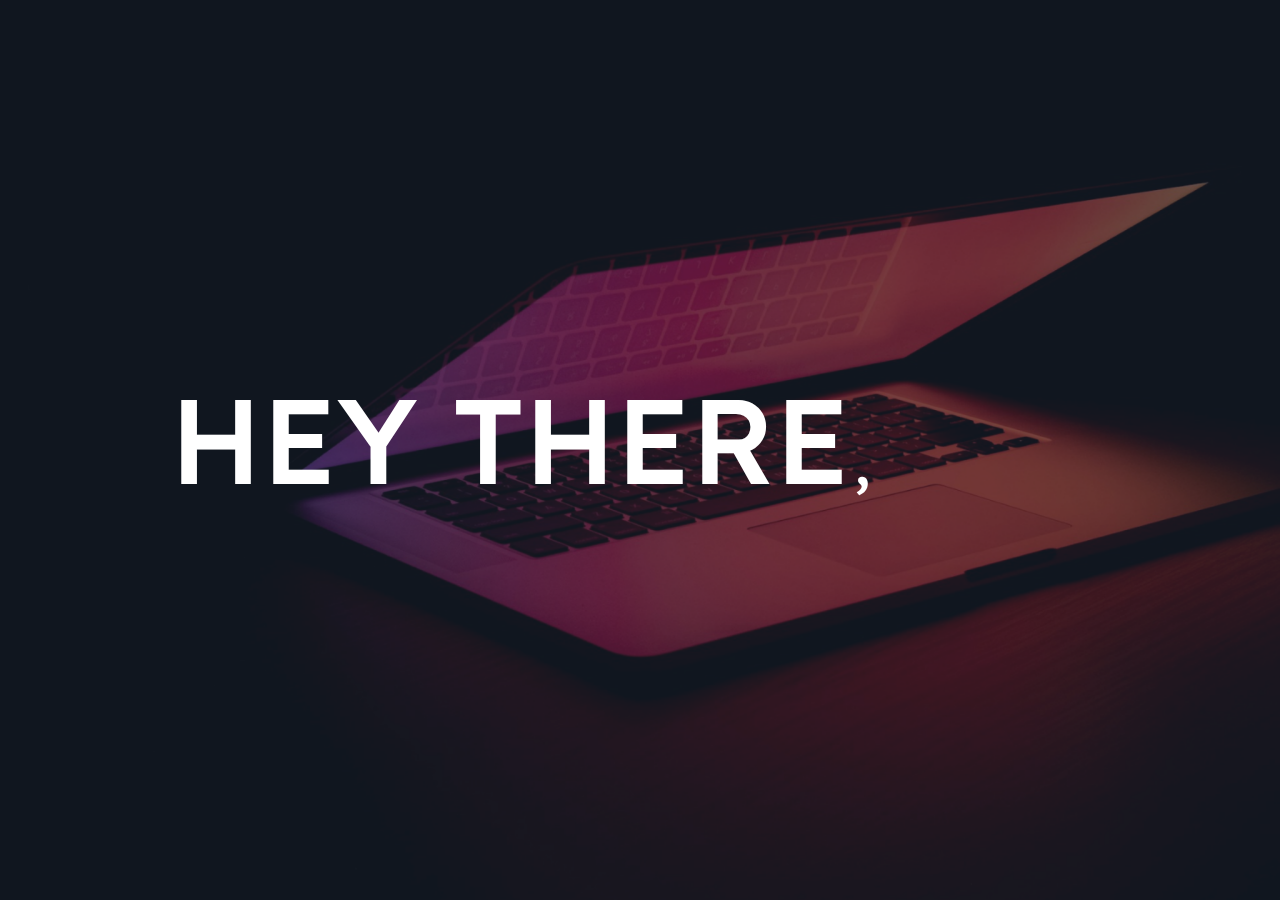
==== index.html @ 995bac67 "Init/First commit." ====
<!DOCTYPE html>
<html lang="pt-br">

<head>
    <meta charset="UTF-8">
    <meta name="viewport" content="width=device-width, initial-scale=1.0">
    <title>Portfólio Gustavo</title>
    <link rel="stylesheet" href="style.css">
</head>

<body>
    <div id="wallpapercolor">
        <div id="homebackground">
            <div class="aboutme1">
                <span>
                    <span class="greetins-span">HEY there</span>
                    <span class="greetins-span2">,</span>
                </span>
            </div>
        </div>
    </div>
</body>

</html>
---- style.css ----
@import url('https://fonts.googleapis.com/css2?family=Lexend:wght@100..900&display=swap');

* {
    margin: 0;
    padding: 0;
    box-sizing: border-box;
}

#wallpapercolor {
    width: 100vw;
    height: 100vh;
    background-color: #1E1E1E;
}

#homebackground {
    width: 100vw;
    height: 100vh;
    background: url(./assets/homebackground.png) no-repeat;
    background-size: cover;
}

.aboutme1 {
    display: flex;
    top: 363.5px;
    left: 170px;
    color: #ffffff;
    text-align: left;
    text-transform: uppercase;
    position: fixed;
}

.greetins-span {
    color: #ffffff;
    font-family: "Lexend", sans-serif;
    font-style: normal;
    font-size: 120px;
    font-weight: 500;
    text-transform: uppercase;
}
.greetins-span2 {
    color: #ffffff;
    font-family: "Lexend", sans-serif;
    font-style: normal;
    font-size: 60px;
    font-weight: 500;
    text-transform: uppercase;
}
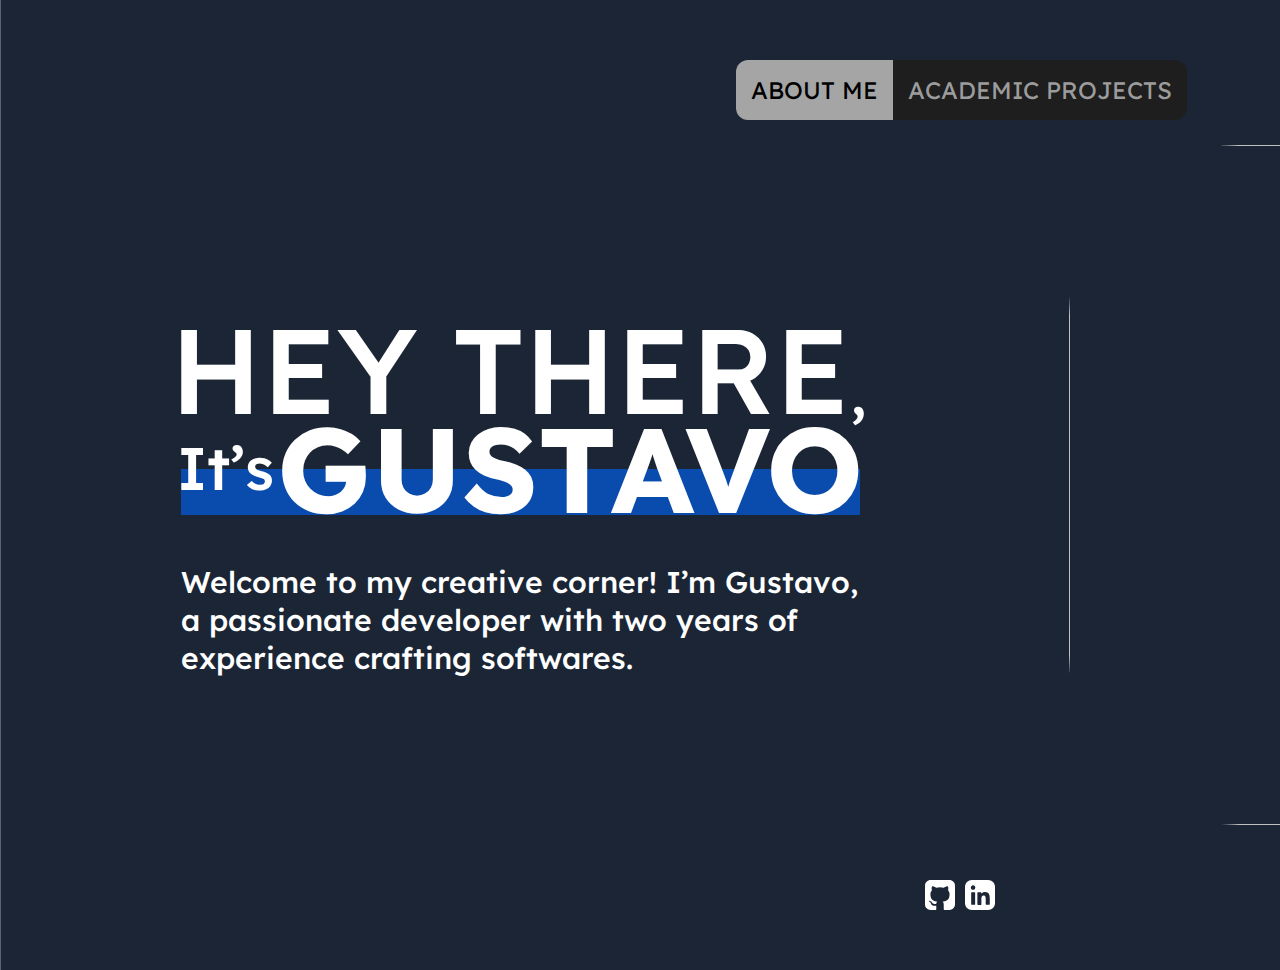
==== commit df32e015: "feat: Add Academic Projects Page" ====
--- a/index.html
+++ b/index.html
@@ -4,18 +4,51 @@
 <head>
     <meta charset="UTF-8">
     <meta name="viewport" content="width=device-width, initial-scale=1.0">
-    <title>Portfólio Gustavo</title>
-    <link rel="stylesheet" href="style.css">
+    <title>Portfólio Gustavo - About Me</title>
+    <link rel="stylesheet" href="./css/index.css">
+    <script src="./js/script.js"></script>
+
 </head>
 
 <body>
-    <div id="wallpapercolor">
-        <div id="homebackground">
-            <div class="aboutme1">
-                <span>
-                    <span class="greetins-span">HEY there</span>
-                    <span class="greetins-span2">,</span>
-                </span>
+    <div class="about-me">
+        <div class="container-wallpaper">
+            <img class="img-bg" src="./assets/img-bg0.png" />
+        </div>
+        <div class="container-underlined">
+        </div>
+        <div class="container-card">
+            <div class="container-greetings">
+                <div class="container-head">
+                    <div class="who-am-i">
+                        <div class="text-its"> It’s </div>
+                        <div class="text-name"> GUSTAVO </div>
+                    </div>
+                    <div class="text-title">
+                        <span><span class="text-title-span">HEY there</span><span
+                                class="text-title-span2">,</span></span>
+                    </div>
+                </div>
+                <div class="container-description">
+                    <div class="description-text"> Welcome to my creative corner! I’m Gustavo, <br />a passionate
+                        developer with two years of<br />experience crafting softwares. </div>
+                </div>
+            </div><img class="img-me" src="./assets/img-me0.png" />
+        </div><svg class="container-connections" width="70" height="30" viewBox="0 0 70 30" fill="none"
+            xmlns="http://www.w3.org/2000/svg">
+            <path
+                d="M28.3498 1.65023C27.2491 0.549577 25.9247 0 24.3751 0H5.62491C4.07528 0 2.75089 0.549577 1.65023 1.65023C0.549577 2.75089 0 4.07528 0 5.62491V24.3751C0 25.9247 0.549577 27.2491 1.65023 28.3498C2.75089 29.4504 4.07528 30 5.62491 30H10.0005C10.2858 30 10.5005 29.9895 10.6447 29.97C10.8124 29.9363 10.9638 29.8469 11.0741 29.7162C11.2168 29.566 11.2889 29.3483 11.2889 29.063L11.2783 27.7341C11.2723 26.8872 11.2693 26.2175 11.2693 25.722L10.8189 25.8001C10.5336 25.8526 10.1732 25.8752 9.73622 25.8692C9.28078 25.8608 8.82678 25.8151 8.3788 25.7325C7.9019 25.6445 7.45297 25.4437 7.06942 25.1469C6.66774 24.843 6.36815 24.424 6.21052 23.9456L6.01532 23.4952C5.85079 23.1398 5.64408 22.8056 5.39967 22.4996C5.12038 22.1347 4.83658 21.8885 4.54978 21.7578L4.41464 21.6602C4.3204 21.5928 4.23469 21.5141 4.15937 21.426C4.08743 21.3442 4.02821 21.2521 3.98368 21.1527C3.94464 21.0611 3.97768 20.986 4.08129 20.9275C4.1864 20.8674 4.37409 20.8389 4.64888 20.8389L5.03929 20.8989C5.29906 20.95 5.6219 21.1062 6.00481 21.3659C6.3923 21.6301 6.71599 21.9774 6.9523 22.3825C7.25262 22.9156 7.61299 23.3225 8.03644 23.6033C8.45988 23.8826 8.88633 24.0237 9.31578 24.0237C9.74523 24.0237 10.1161 23.9907 10.43 23.9261C10.7334 23.8634 11.0283 23.7646 11.3084 23.6318C11.4255 22.7609 11.7438 22.0882 12.2649 21.6197C11.5897 21.5535 10.9206 21.436 10.2633 21.2683C9.62179 21.0921 9.00486 20.8364 8.42685 20.507C7.82208 20.1778 7.28791 19.7329 6.8547 19.1977C6.43876 18.6766 6.0964 17.9934 5.82912 17.148C5.56334 16.3011 5.4297 15.3236 5.4297 14.2169C5.4297 12.6418 5.94324 11.3009 6.97182 10.1927C6.49132 9.00946 6.53636 7.68056 7.10846 6.21052C7.48686 6.0919 8.04695 6.18049 8.78873 6.4733C9.53051 6.7661 10.0741 7.01687 10.4194 7.22409C10.7648 7.43431 11.0411 7.60999 11.2498 7.75264C12.4706 7.41291 13.7321 7.24215 14.9992 7.24511C16.2891 7.24511 17.5384 7.41479 18.7502 7.75264L19.492 7.28415C20.0625 6.94157 20.6644 6.65397 21.2894 6.42525C21.9801 6.16397 22.5056 6.0934 22.872 6.21052C23.4576 7.68207 23.5087 9.00946 23.0267 10.1942C24.0553 11.3009 24.5703 12.6418 24.5703 14.2184C24.5703 15.3251 24.4367 16.3056 24.1694 17.157C23.9036 18.0099 23.5582 18.6931 23.1348 19.2082C22.6939 19.7365 22.1576 20.1772 21.5536 20.507C20.923 20.8584 20.3103 21.1122 19.7172 21.2683C19.0599 21.4366 18.3908 21.5546 17.7156 21.6212C18.3913 22.2068 18.7307 23.1303 18.7307 24.3931V29.063C18.7307 29.2837 18.7622 29.4624 18.8283 29.5991C18.8586 29.6649 18.9019 29.724 18.9556 29.7727C19.0093 29.8215 19.0722 29.8589 19.1406 29.8829C19.2847 29.9339 19.4109 29.967 19.522 29.979C19.6331 29.994 19.7923 29.9985 19.9995 29.9985H24.3751C25.9247 29.9985 27.2491 29.4489 28.3498 28.3483C29.4489 27.2491 30 25.9232 30 24.3736V5.62491C30 4.07528 29.4504 2.75089 28.3498 1.65023Z"
+                fill="white" />
+            <path
+                d="M63.1585 0H46.8415C45.027 0 43.2869 0.720803 42.0038 2.00384C40.7208 3.28688 40 5.02705 40 6.84154V23.1585C40 24.9729 40.7208 26.7131 42.0038 27.9962C43.2869 29.2792 45.027 30 46.8415 30H63.1585C64.9729 30 66.7131 29.2792 67.9962 27.9962C69.2792 26.7131 70 24.9729 70 23.1585V6.84154C70 5.02705 69.2792 3.28688 67.9962 2.00384C66.7131 0.720803 64.9729 0 63.1585 0ZM50.1431 24.2185C50.1479 24.3022 50.1356 24.386 50.1068 24.4648C50.078 24.5436 50.0335 24.6157 49.9758 24.6767C49.9182 24.7376 49.8487 24.7861 49.7717 24.8192C49.6946 24.8524 49.6116 24.8694 49.5277 24.8692H46.7892C46.6242 24.8648 46.4675 24.796 46.3525 24.6776C46.2375 24.5592 46.1734 24.4005 46.1738 24.2354V12.8462C46.1716 12.7639 46.1858 12.6821 46.2157 12.6055C46.2457 12.5288 46.2906 12.459 46.348 12.4C46.4054 12.3411 46.474 12.2942 46.5498 12.2623C46.6255 12.2303 46.707 12.2138 46.7892 12.2138H49.5277C49.61 12.2136 49.6915 12.2299 49.7674 12.2618C49.8433 12.2937 49.912 12.3406 49.9694 12.3996C50.0268 12.4586 50.0718 12.5285 50.1016 12.6052C50.1315 12.6819 50.1456 12.7639 50.1431 12.8462V24.2185ZM48.1077 9.81846C47.8112 9.81624 47.5181 9.75564 47.245 9.64013C46.9719 9.52462 46.7243 9.35645 46.5162 9.14523C46.3081 8.93401 46.1437 8.68388 46.0323 8.40912C45.9209 8.13435 45.8647 7.84033 45.8669 7.54385C45.8691 7.24736 45.9297 6.95422 46.0453 6.68115C46.1608 6.40809 46.3289 6.16045 46.5402 5.95237C46.7514 5.7443 47.0015 5.57986 47.2763 5.46846C47.551 5.35705 47.8451 5.30085 48.1415 5.30308C48.73 5.32222 49.2877 5.57058 49.6957 5.99517C50.1036 6.41975 50.3295 6.98695 50.325 7.57574C50.3206 8.16452 50.0863 8.72826 49.672 9.14669C49.2578 9.56511 48.6964 9.80508 48.1077 9.81538M64.7492 24.2C64.7489 24.3556 64.688 24.5049 64.5794 24.6163C64.4709 24.7277 64.3232 24.7925 64.1677 24.7969H61.2769C61.1213 24.7921 60.9736 24.727 60.8651 24.6153C60.7566 24.5037 60.6957 24.3542 60.6954 24.1985V18.9308C60.6954 18.1446 60.9354 15.5108 58.6092 15.5108C56.7954 15.5108 56.4369 17.3569 56.3677 18.1785V24.3185C56.3678 24.4744 56.3071 24.6243 56.1985 24.7363C56.09 24.8483 55.9421 24.9137 55.7862 24.9185H52.9815C52.9028 24.9185 52.8249 24.9029 52.7522 24.8728C52.6795 24.8426 52.6134 24.7984 52.5578 24.7426C52.5022 24.6869 52.4582 24.6207 52.4282 24.548C52.3982 24.4752 52.3829 24.3972 52.3831 24.3185V12.7908C52.3875 12.6347 52.4527 12.4866 52.5648 12.378C52.6769 12.2693 52.827 12.2088 52.9831 12.2092H55.7862C55.9423 12.2088 56.0924 12.2693 56.2044 12.378C56.3165 12.4866 56.3817 12.6347 56.3862 12.7908V13.7831C56.7954 13.184 57.3605 12.7081 58.0204 12.4066C58.6803 12.1051 59.41 11.9895 60.1308 12.0723C64.8 12.0723 64.7831 16.4338 64.7831 18.9138L64.7492 24.2Z"
+                fill="white" />
+        </svg>
+        <div class="container-nav">
+            <div class="nav-item">
+                <div class="text"> About Me </div>
+            </div>
+            <div class="nav-item2">
+                <div class="text2"> Academic Projects </div>
             </div>
         </div>
     </div>
--- a/css/index.css
+++ b/css/index.css
@@ -0,0 +1,226 @@
+@import url('https://fonts.googleapis.com/css2?family=Lexend:wght@100..900&display=swap');
+
+* {
+    margin: 0;
+    padding: 0;
+    box-sizing: border-box;
+    font-family: 'Lexend', sans-serif;
+}
+
+.about-me {
+    height: 970px;
+    position: relative;
+    overflow: hidden;
+}
+
+.container-wallpaper {
+    background: linear-gradient(to left, rgba(0, 102, 255, 0.10), rgba(0, 102, 255, 0.10)), linear-gradient(to left, #1e1e1e, #1e1e1e);
+    width: 1920px;
+    height: 970px;
+    position: absolute;
+    left: 0px;
+    top: 0px;
+    overflow: hidden;
+}
+
+.img-bg {
+    opacity: 0.4;
+    width: 1920px;
+    height: 1280px;
+    position: absolute;
+    left: 0px;
+    top: -100px;
+    object-fit: cover;
+}
+
+.container-underlined {
+    background: rgba(0, 102, 255, 0.60);
+    width: 679px;
+    height: 46px;
+    position: absolute;
+    left: 181px;
+    top: 469px;
+    overflow: hidden;
+}
+
+.container-card {
+    display: flex;
+    flex-direction: row;
+    gap: 200px;
+    align-items: center;
+    justify-content: flex-start;
+    position: absolute;
+    left: 170px;
+    top: 145px;
+}
+
+.container-greetings {
+    display: flex;
+    flex-direction: column;
+    gap: 20px;
+    align-items: flex-start;
+    justify-content: flex-start;
+    flex-shrink: 0;
+    position: relative;
+}
+
+.container-head {
+    flex-shrink: 0;
+    width: 698px;
+    height: 249px;
+    position: relative;
+    overflow: hidden;
+}
+
+.who-am-i {
+    display: flex;
+    flex-direction: row;
+    gap: 3px;
+    align-items: center;
+    justify-content: flex-start;
+    position: absolute;
+    left: 7px;
+    top: 99px;
+}
+
+.text-its {
+    color: #ffffff;
+    text-align: left;
+    font-size: 60px;
+    font-weight: 500;
+    position: relative;
+}
+
+.text-name {
+    color: #ffffff;
+    text-align: left;
+    font-size: 120px;
+    font-weight: 700;
+    position: relative;
+}
+
+.text-title {
+    color: #ffffff;
+    text-align: left;
+    text-transform: uppercase;
+    position: absolute;
+    left: 0px;
+    top: 0px;
+}
+
+.text-title-span {
+    color: #ffffff;
+    font-size: 120px;
+    font-weight: 500;
+    text-transform: uppercase;
+}
+
+.text-title-span2 {
+    color: #ffffff;
+    font-size: 60px;
+    font-weight: 500;
+    text-transform: uppercase;
+}
+
+.container-description {
+    padding: 0px 11px 0px 11px;
+    display: flex;
+    flex-direction: column;
+    gap: 0px;
+    align-items: flex-start;
+    justify-content: center;
+    align-self: stretch;
+    flex-shrink: 0;
+    position: relative;
+    overflow: hidden;
+}
+
+.description-text {
+    color: #ffffff;
+    text-align: left;
+    font-size: 30px;
+    font-weight: 500;
+    position: relative;
+    display: flex;
+    align-items: center;
+    justify-content: flex-start;
+}
+
+.img-me {
+    border-radius: 170px;
+    flex-shrink: 0;
+    width: 680px;
+    height: 680px;
+    position: relative;
+    object-fit: cover;
+}
+
+.container-connections {
+    display: flex;
+    flex-direction: row;
+    gap: 10px;
+    align-items: flex-start;
+    justify-content: flex-start;
+    height: auto;
+    position: absolute;
+    left: 925px;
+    top: 880px;
+    overflow: visible;
+}
+
+.container-nav {
+    background: linear-gradient(to left, #1e1e1e, #1e1e1e);
+    border-radius: 12px;
+    display: flex;
+    flex-direction: row;
+    gap: 0px;
+    align-items: center;
+    justify-content: center;
+    position: absolute;
+    left: 735.5px;
+    top: 60px;
+    overflow: hidden;
+}
+
+.nav-item {
+    background: rgba(255, 255, 255, 0.60);
+    padding: 15px;
+    display: flex;
+    flex-direction: column;
+    gap: 0px;
+    align-items: center;
+    justify-content: center;
+    flex-shrink: 0;
+    position: relative;
+    overflow: hidden;
+}
+
+.text {
+    color: #000000;
+    text-align: left;
+    font-size: 24px;
+    font-weight: 400;
+    text-transform: uppercase;
+    position: relative;
+}
+
+.nav-item2 {
+    padding: 15px;
+    display: flex;
+    flex-direction: column;
+    gap: 0px;
+    align-items: center;
+    justify-content: center;
+    flex-shrink: 0;
+    position: relative;
+    overflow: hidden;
+}
+
+.text2 {
+    color: #9c9c9c;
+    text-align: left;
+    font-size: 24px;
+    font-weight: 400;
+    text-transform: uppercase;
+    position: relative;
+}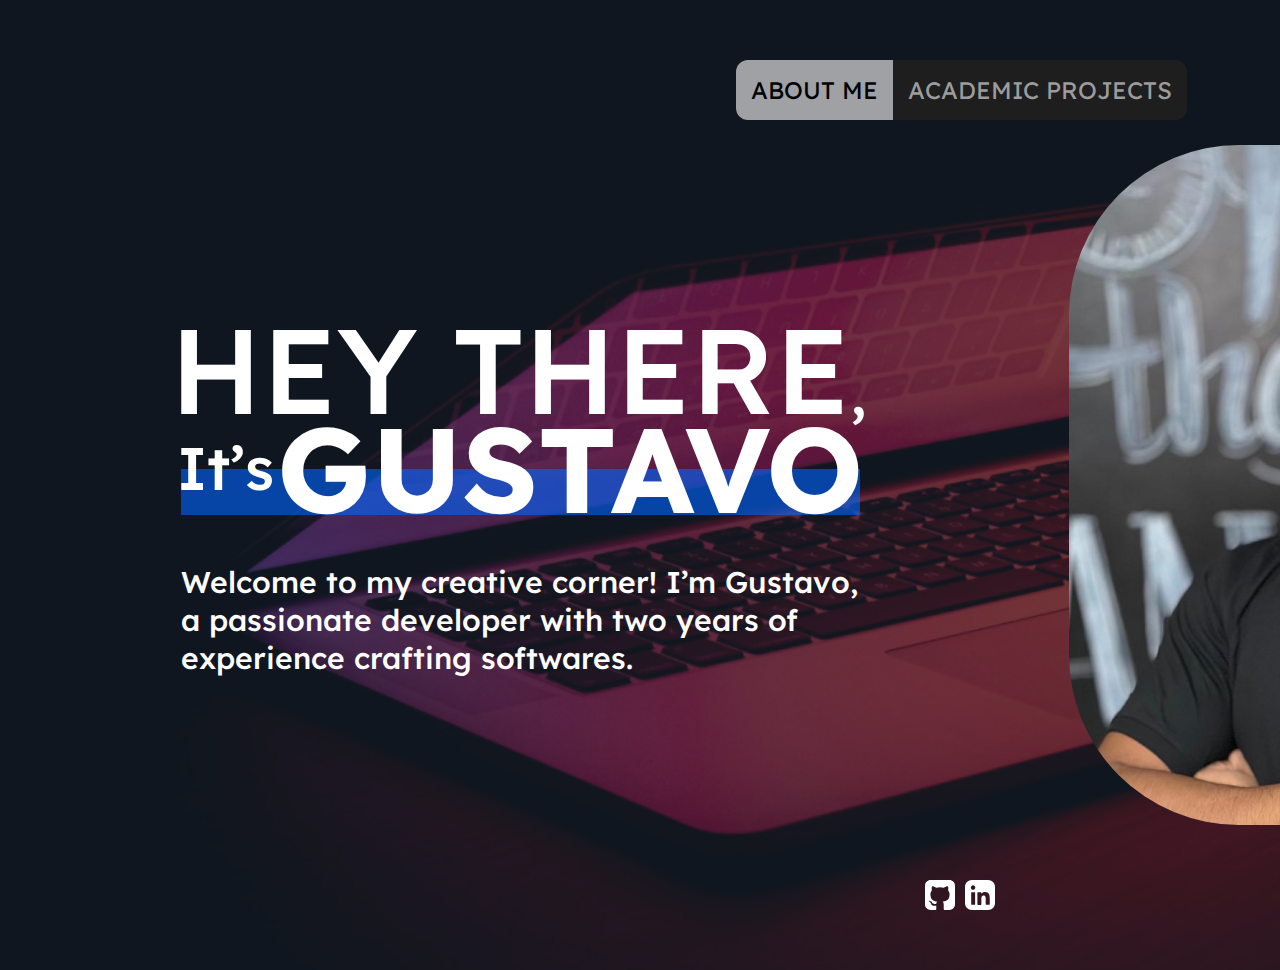
==== commit df55c168: "Merge pull request #1 from scryng/feature/scryng" ====
--- a/index.html
+++ b/index.html
@@ -13,7 +13,7 @@
 <body>
     <div class="about-me">
         <div class="container-wallpaper">
-            <img class="img-bg" src="./assets/img-bg0.png" />
+            <img class="img-bg" src="./assets/index/img-bg0.png" />
         </div>
         <div class="container-underlined">
         </div>
@@ -33,23 +33,30 @@
                     <div class="description-text"> Welcome to my creative corner! I’m Gustavo, <br />a passionate
                         developer with two years of<br />experience crafting softwares. </div>
                 </div>
-            </div><img class="img-me" src="./assets/img-me0.png" />
-        </div><svg class="container-connections" width="70" height="30" viewBox="0 0 70 30" fill="none"
+            </div><img class="img-me" src="./assets/index/img-me0.png" />
+        </div>
+        <svg class="container-connections" width="70" height="30" viewBox="0 0 70 30" fill="none"
             xmlns="http://www.w3.org/2000/svg">
-            <path
-                d="M28.3498 1.65023C27.2491 0.549577 25.9247 0 24.3751 0H5.62491C4.07528 0 2.75089 0.549577 1.65023 1.65023C0.549577 2.75089 0 4.07528 0 5.62491V24.3751C0 25.9247 0.549577 27.2491 1.65023 28.3498C2.75089 29.4504 4.07528 30 5.62491 30H10.0005C10.2858 30 10.5005 29.9895 10.6447 29.97C10.8124 29.9363 10.9638 29.8469 11.0741 29.7162C11.2168 29.566 11.2889 29.3483 11.2889 29.063L11.2783 27.7341C11.2723 26.8872 11.2693 26.2175 11.2693 25.722L10.8189 25.8001C10.5336 25.8526 10.1732 25.8752 9.73622 25.8692C9.28078 25.8608 8.82678 25.8151 8.3788 25.7325C7.9019 25.6445 7.45297 25.4437 7.06942 25.1469C6.66774 24.843 6.36815 24.424 6.21052 23.9456L6.01532 23.4952C5.85079 23.1398 5.64408 22.8056 5.39967 22.4996C5.12038 22.1347 4.83658 21.8885 4.54978 21.7578L4.41464 21.6602C4.3204 21.5928 4.23469 21.5141 4.15937 21.426C4.08743 21.3442 4.02821 21.2521 3.98368 21.1527C3.94464 21.0611 3.97768 20.986 4.08129 20.9275C4.1864 20.8674 4.37409 20.8389 4.64888 20.8389L5.03929 20.8989C5.29906 20.95 5.6219 21.1062 6.00481 21.3659C6.3923 21.6301 6.71599 21.9774 6.9523 22.3825C7.25262 22.9156 7.61299 23.3225 8.03644 23.6033C8.45988 23.8826 8.88633 24.0237 9.31578 24.0237C9.74523 24.0237 10.1161 23.9907 10.43 23.9261C10.7334 23.8634 11.0283 23.7646 11.3084 23.6318C11.4255 22.7609 11.7438 22.0882 12.2649 21.6197C11.5897 21.5535 10.9206 21.436 10.2633 21.2683C9.62179 21.0921 9.00486 20.8364 8.42685 20.507C7.82208 20.1778 7.28791 19.7329 6.8547 19.1977C6.43876 18.6766 6.0964 17.9934 5.82912 17.148C5.56334 16.3011 5.4297 15.3236 5.4297 14.2169C5.4297 12.6418 5.94324 11.3009 6.97182 10.1927C6.49132 9.00946 6.53636 7.68056 7.10846 6.21052C7.48686 6.0919 8.04695 6.18049 8.78873 6.4733C9.53051 6.7661 10.0741 7.01687 10.4194 7.22409C10.7648 7.43431 11.0411 7.60999 11.2498 7.75264C12.4706 7.41291 13.7321 7.24215 14.9992 7.24511C16.2891 7.24511 17.5384 7.41479 18.7502 7.75264L19.492 7.28415C20.0625 6.94157 20.6644 6.65397 21.2894 6.42525C21.9801 6.16397 22.5056 6.0934 22.872 6.21052C23.4576 7.68207 23.5087 9.00946 23.0267 10.1942C24.0553 11.3009 24.5703 12.6418 24.5703 14.2184C24.5703 15.3251 24.4367 16.3056 24.1694 17.157C23.9036 18.0099 23.5582 18.6931 23.1348 19.2082C22.6939 19.7365 22.1576 20.1772 21.5536 20.507C20.923 20.8584 20.3103 21.1122 19.7172 21.2683C19.0599 21.4366 18.3908 21.5546 17.7156 21.6212C18.3913 22.2068 18.7307 23.1303 18.7307 24.3931V29.063C18.7307 29.2837 18.7622 29.4624 18.8283 29.5991C18.8586 29.6649 18.9019 29.724 18.9556 29.7727C19.0093 29.8215 19.0722 29.8589 19.1406 29.8829C19.2847 29.9339 19.4109 29.967 19.522 29.979C19.6331 29.994 19.7923 29.9985 19.9995 29.9985H24.3751C25.9247 29.9985 27.2491 29.4489 28.3498 28.3483C29.4489 27.2491 30 25.9232 30 24.3736V5.62491C30 4.07528 29.4504 2.75089 28.3498 1.65023Z"
-                fill="white" />
-            <path
-                d="M63.1585 0H46.8415C45.027 0 43.2869 0.720803 42.0038 2.00384C40.7208 3.28688 40 5.02705 40 6.84154V23.1585C40 24.9729 40.7208 26.7131 42.0038 27.9962C43.2869 29.2792 45.027 30 46.8415 30H63.1585C64.9729 30 66.7131 29.2792 67.9962 27.9962C69.2792 26.7131 70 24.9729 70 23.1585V6.84154C70 5.02705 69.2792 3.28688 67.9962 2.00384C66.7131 0.720803 64.9729 0 63.1585 0ZM50.1431 24.2185C50.1479 24.3022 50.1356 24.386 50.1068 24.4648C50.078 24.5436 50.0335 24.6157 49.9758 24.6767C49.9182 24.7376 49.8487 24.7861 49.7717 24.8192C49.6946 24.8524 49.6116 24.8694 49.5277 24.8692H46.7892C46.6242 24.8648 46.4675 24.796 46.3525 24.6776C46.2375 24.5592 46.1734 24.4005 46.1738 24.2354V12.8462C46.1716 12.7639 46.1858 12.6821 46.2157 12.6055C46.2457 12.5288 46.2906 12.459 46.348 12.4C46.4054 12.3411 46.474 12.2942 46.5498 12.2623C46.6255 12.2303 46.707 12.2138 46.7892 12.2138H49.5277C49.61 12.2136 49.6915 12.2299 49.7674 12.2618C49.8433 12.2937 49.912 12.3406 49.9694 12.3996C50.0268 12.4586 50.0718 12.5285 50.1016 12.6052C50.1315 12.6819 50.1456 12.7639 50.1431 12.8462V24.2185ZM48.1077 9.81846C47.8112 9.81624 47.5181 9.75564 47.245 9.64013C46.9719 9.52462 46.7243 9.35645 46.5162 9.14523C46.3081 8.93401 46.1437 8.68388 46.0323 8.40912C45.9209 8.13435 45.8647 7.84033 45.8669 7.54385C45.8691 7.24736 45.9297 6.95422 46.0453 6.68115C46.1608 6.40809 46.3289 6.16045 46.5402 5.95237C46.7514 5.7443 47.0015 5.57986 47.2763 5.46846C47.551 5.35705 47.8451 5.30085 48.1415 5.30308C48.73 5.32222 49.2877 5.57058 49.6957 5.99517C50.1036 6.41975 50.3295 6.98695 50.325 7.57574C50.3206 8.16452 50.0863 8.72826 49.672 9.14669C49.2578 9.56511 48.6964 9.80508 48.1077 9.81538M64.7492 24.2C64.7489 24.3556 64.688 24.5049 64.5794 24.6163C64.4709 24.7277 64.3232 24.7925 64.1677 24.7969H61.2769C61.1213 24.7921 60.9736 24.727 60.8651 24.6153C60.7566 24.5037 60.6957 24.3542 60.6954 24.1985V18.9308C60.6954 18.1446 60.9354 15.5108 58.6092 15.5108C56.7954 15.5108 56.4369 17.3569 56.3677 18.1785V24.3185C56.3678 24.4744 56.3071 24.6243 56.1985 24.7363C56.09 24.8483 55.9421 24.9137 55.7862 24.9185H52.9815C52.9028 24.9185 52.8249 24.9029 52.7522 24.8728C52.6795 24.8426 52.6134 24.7984 52.5578 24.7426C52.5022 24.6869 52.4582 24.6207 52.4282 24.548C52.3982 24.4752 52.3829 24.3972 52.3831 24.3185V12.7908C52.3875 12.6347 52.4527 12.4866 52.5648 12.378C52.6769 12.2693 52.827 12.2088 52.9831 12.2092H55.7862C55.9423 12.2088 56.0924 12.2693 56.2044 12.378C56.3165 12.4866 56.3817 12.6347 56.3862 12.7908V13.7831C56.7954 13.184 57.3605 12.7081 58.0204 12.4066C58.6803 12.1051 59.41 11.9895 60.1308 12.0723C64.8 12.0723 64.7831 16.4338 64.7831 18.9138L64.7492 24.2Z"
-                fill="white" />
+            <a class="github" href="https://github.com/scryng" target="_blank">
+                <path class="github-path"
+                    d="M28.3498 1.65023C27.2491 0.549577 25.9247 0 24.3751 0H5.62491C4.07528 0 2.75089 0.549577 1.65023 1.65023C0.549577 2.75089 0 4.07528 0 5.62491V24.3751C0 25.9247 0.549577 27.2491 1.65023 28.3498C2.75089 29.4504 4.07528 30 5.62491 30H10.0005C10.2858 30 10.5005 29.9895 10.6447 29.97C10.8124 29.9363 10.9638 29.8469 11.0741 29.7162C11.2168 29.566 11.2889 29.3483 11.2889 29.063L11.2783 27.7341C11.2723 26.8872 11.2693 26.2175 11.2693 25.722L10.8189 25.8001C10.5336 25.8526 10.1732 25.8752 9.73622 25.8692C9.28078 25.8608 8.82678 25.8151 8.3788 25.7325C7.9019 25.6445 7.45297 25.4437 7.06942 25.1469C6.66774 24.843 6.36815 24.424 6.21052 23.9456L6.01532 23.4952C5.85079 23.1398 5.64408 22.8056 5.39967 22.4996C5.12038 22.1347 4.83658 21.8885 4.54978 21.7578L4.41464 21.6602C4.3204 21.5928 4.23469 21.5141 4.15937 21.426C4.08743 21.3442 4.02821 21.2521 3.98368 21.1527C3.94464 21.0611 3.97768 20.986 4.08129 20.9275C4.1864 20.8674 4.37409 20.8389 4.64888 20.8389L5.03929 20.8989C5.29906 20.95 5.6219 21.1062 6.00481 21.3659C6.3923 21.6301 6.71599 21.9774 6.9523 22.3825C7.25262 22.9156 7.61299 23.3225 8.03644 23.6033C8.45988 23.8826 8.88633 24.0237 9.31578 24.0237C9.74523 24.0237 10.1161 23.9907 10.43 23.9261C10.7334 23.8634 11.0283 23.7646 11.3084 23.6318C11.4255 22.7609 11.7438 22.0882 12.2649 21.6197C11.5897 21.5535 10.9206 21.436 10.2633 21.2683C9.62179 21.0921 9.00486 20.8364 8.42685 20.507C7.82208 20.1778 7.28791 19.7329 6.8547 19.1977C6.43876 18.6766 6.0964 17.9934 5.82912 17.148C5.56334 16.3011 5.4297 15.3236 5.4297 14.2169C5.4297 12.6418 5.94324 11.3009 6.97182 10.1927C6.49132 9.00946 6.53636 7.68056 7.10846 6.21052C7.48686 6.0919 8.04695 6.18049 8.78873 6.4733C9.53051 6.7661 10.0741 7.01687 10.4194 7.22409C10.7648 7.43431 11.0411 7.60999 11.2498 7.75264C12.4706 7.41291 13.7321 7.24215 14.9992 7.24511C16.2891 7.24511 17.5384 7.41479 18.7502 7.75264L19.492 7.28415C20.0625 6.94157 20.6644 6.65397 21.2894 6.42525C21.9801 6.16397 22.5056 6.0934 22.872 6.21052C23.4576 7.68207 23.5087 9.00946 23.0267 10.1942C24.0553 11.3009 24.5703 12.6418 24.5703 14.2184C24.5703 15.3251 24.4367 16.3056 24.1694 17.157C23.9036 18.0099 23.5582 18.6931 23.1348 19.2082C22.6939 19.7365 22.1576 20.1772 21.5536 20.507C20.923 20.8584 20.3103 21.1122 19.7172 21.2683C19.0599 21.4366 18.3908 21.5546 17.7156 21.6212C18.3913 22.2068 18.7307 23.1303 18.7307 24.3931V29.063C18.7307 29.2837 18.7622 29.4624 18.8283 29.5991C18.8586 29.6649 18.9019 29.724 18.9556 29.7727C19.0093 29.8215 19.0722 29.8589 19.1406 29.8829C19.2847 29.9339 19.4109 29.967 19.522 29.979C19.6331 29.994 19.7923 29.9985 19.9995 29.9985H24.3751C25.9247 29.9985 27.2491 29.4489 28.3498 28.3483C29.4489 27.2491 30 25.9232 30 24.3736V5.62491C30 4.07528 29.4504 2.75089 28.3498 1.65023Z"
+                    fill="white" />
+            </a>
+            <a class="linkedin" href="https://www.linkedin.com/in/ngst/" target="_blank">
+                <path class="linkedin-path"
+                    d="M63.1585 0H46.8415C45.027 0 43.2869 0.720803 42.0038 2.00384C40.7208 3.28688 40 5.02705 40 6.84154V23.1585C40 24.9729 40.7208 26.7131 42.0038 27.9962C43.2869 29.2792 45.027 30 46.8415 30H63.1585C64.9729 30 66.7131 29.2792 67.9962 27.9962C69.2792 26.7131 70 24.9729 70 23.1585V6.84154C70 5.02705 69.2792 3.28688 67.9962 2.00384C66.7131 0.720803 64.9729 0 63.1585 0ZM50.1431 24.2185C50.1479 24.3022 50.1356 24.386 50.1068 24.4648C50.078 24.5436 50.0335 24.6157 49.9758 24.6767C49.9182 24.7376 49.8487 24.7861 49.7717 24.8192C49.6946 24.8524 49.6116 24.8694 49.5277 24.8692H46.7892C46.6242 24.8648 46.4675 24.796 46.3525 24.6776C46.2375 24.5592 46.1734 24.4005 46.1738 24.2354V12.8462C46.1716 12.7639 46.1858 12.6821 46.2157 12.6055C46.2457 12.5288 46.2906 12.459 46.348 12.4C46.4054 12.3411 46.474 12.2942 46.5498 12.2623C46.6255 12.2303 46.707 12.2138 46.7892 12.2138H49.5277C49.61 12.2136 49.6915 12.2299 49.7674 12.2618C49.8433 12.2937 49.912 12.3406 49.9694 12.3996C50.0268 12.4586 50.0718 12.5285 50.1016 12.6052C50.1315 12.6819 50.1456 12.7639 50.1431 12.8462V24.2185ZM48.1077 9.81846C47.8112 9.81624 47.5181 9.75564 47.245 9.64013C46.9719 9.52462 46.7243 9.35645 46.5162 9.14523C46.3081 8.93401 46.1437 8.68388 46.0323 8.40912C45.9209 8.13435 45.8647 7.84033 45.8669 7.54385C45.8691 7.24736 45.9297 6.95422 46.0453 6.68115C46.1608 6.40809 46.3289 6.16045 46.5402 5.95237C46.7514 5.7443 47.0015 5.57986 47.2763 5.46846C47.551 5.35705 47.8451 5.30085 48.1415 5.30308C48.73 5.32222 49.2877 5.57058 49.6957 5.99517C50.1036 6.41975 50.3295 6.98695 50.325 7.57574C50.3206 8.16452 50.0863 8.72826 49.672 9.14669C49.2578 9.56511 48.6964 9.80508 48.1077 9.81538M64.7492 24.2C64.7489 24.3556 64.688 24.5049 64.5794 24.6163C64.4709 24.7277 64.3232 24.7925 64.1677 24.7969H61.2769C61.1213 24.7921 60.9736 24.727 60.8651 24.6153C60.7566 24.5037 60.6957 24.3542 60.6954 24.1985V18.9308C60.6954 18.1446 60.9354 15.5108 58.6092 15.5108C56.7954 15.5108 56.4369 17.3569 56.3677 18.1785V24.3185C56.3678 24.4744 56.3071 24.6243 56.1985 24.7363C56.09 24.8483 55.9421 24.9137 55.7862 24.9185H52.9815C52.9028 24.9185 52.8249 24.9029 52.7522 24.8728C52.6795 24.8426 52.6134 24.7984 52.5578 24.7426C52.5022 24.6869 52.4582 24.6207 52.4282 24.548C52.3982 24.4752 52.3829 24.3972 52.3831 24.3185V12.7908C52.3875 12.6347 52.4527 12.4866 52.5648 12.378C52.6769 12.2693 52.827 12.2088 52.9831 12.2092H55.7862C55.9423 12.2088 56.0924 12.2693 56.2044 12.378C56.3165 12.4866 56.3817 12.6347 56.3862 12.7908V13.7831C56.7954 13.184 57.3605 12.7081 58.0204 12.4066C58.6803 12.1051 59.41 11.9895 60.1308 12.0723C64.8 12.0723 64.7831 16.4338 64.7831 18.9138L64.7492 24.2Z"
+                    fill="white" />
+            </a>
         </svg>
         <div class="container-nav">
             <div class="nav-item">
                 <div class="text"> About Me </div>
             </div>
-            <div class="nav-item2">
-                <div class="text2"> Academic Projects </div>
-            </div>
+            <a href="academic-projects.html">
+                <div class="nav-item2">
+                    <div class="text2"> Academic Projects </div>
+                </div>
+            </a>
         </div>
     </div>
 </body>
--- a/css/index.css
+++ b/css/index.css
@@ -7,6 +7,10 @@
     font-family: 'Lexend', sans-serif;
 }
 
+a {
+    text-decoration: none;
+}
+
 .about-me {
     height: 970px;
     position: relative;
@@ -168,8 +172,15 @@
     overflow: visible;
 }
 
+.container-connections .github:hover .github-path {
+    fill: #0066FF; /* Cor de hover para GitHub */
+}
+
+.container-connections .linkedin:hover .linkedin-path {
+    fill: #0066FF; /* Cor de hover para LinkedIn */
+}
+
 .container-nav {
-    background: linear-gradient(to left, #1e1e1e, #1e1e1e);
     border-radius: 12px;
     display: flex;
     flex-direction: row;
@@ -183,6 +194,7 @@
 }
 
 .nav-item {
+    background: #1E1E1E;
     background: rgba(255, 255, 255, 0.60);
     padding: 15px;
     display: flex;
@@ -205,6 +217,7 @@
 }
 
 .nav-item2 {
+    background: #1E1E1E;
     padding: 15px;
     display: flex;
     flex-direction: column;
@@ -214,6 +227,10 @@
     flex-shrink: 0;
     position: relative;
     overflow: hidden;
+}
+
+.nav-item2:hover {
+    background: rgba(255, 255, 255, 0.20);
 }
 
 .text2 {
